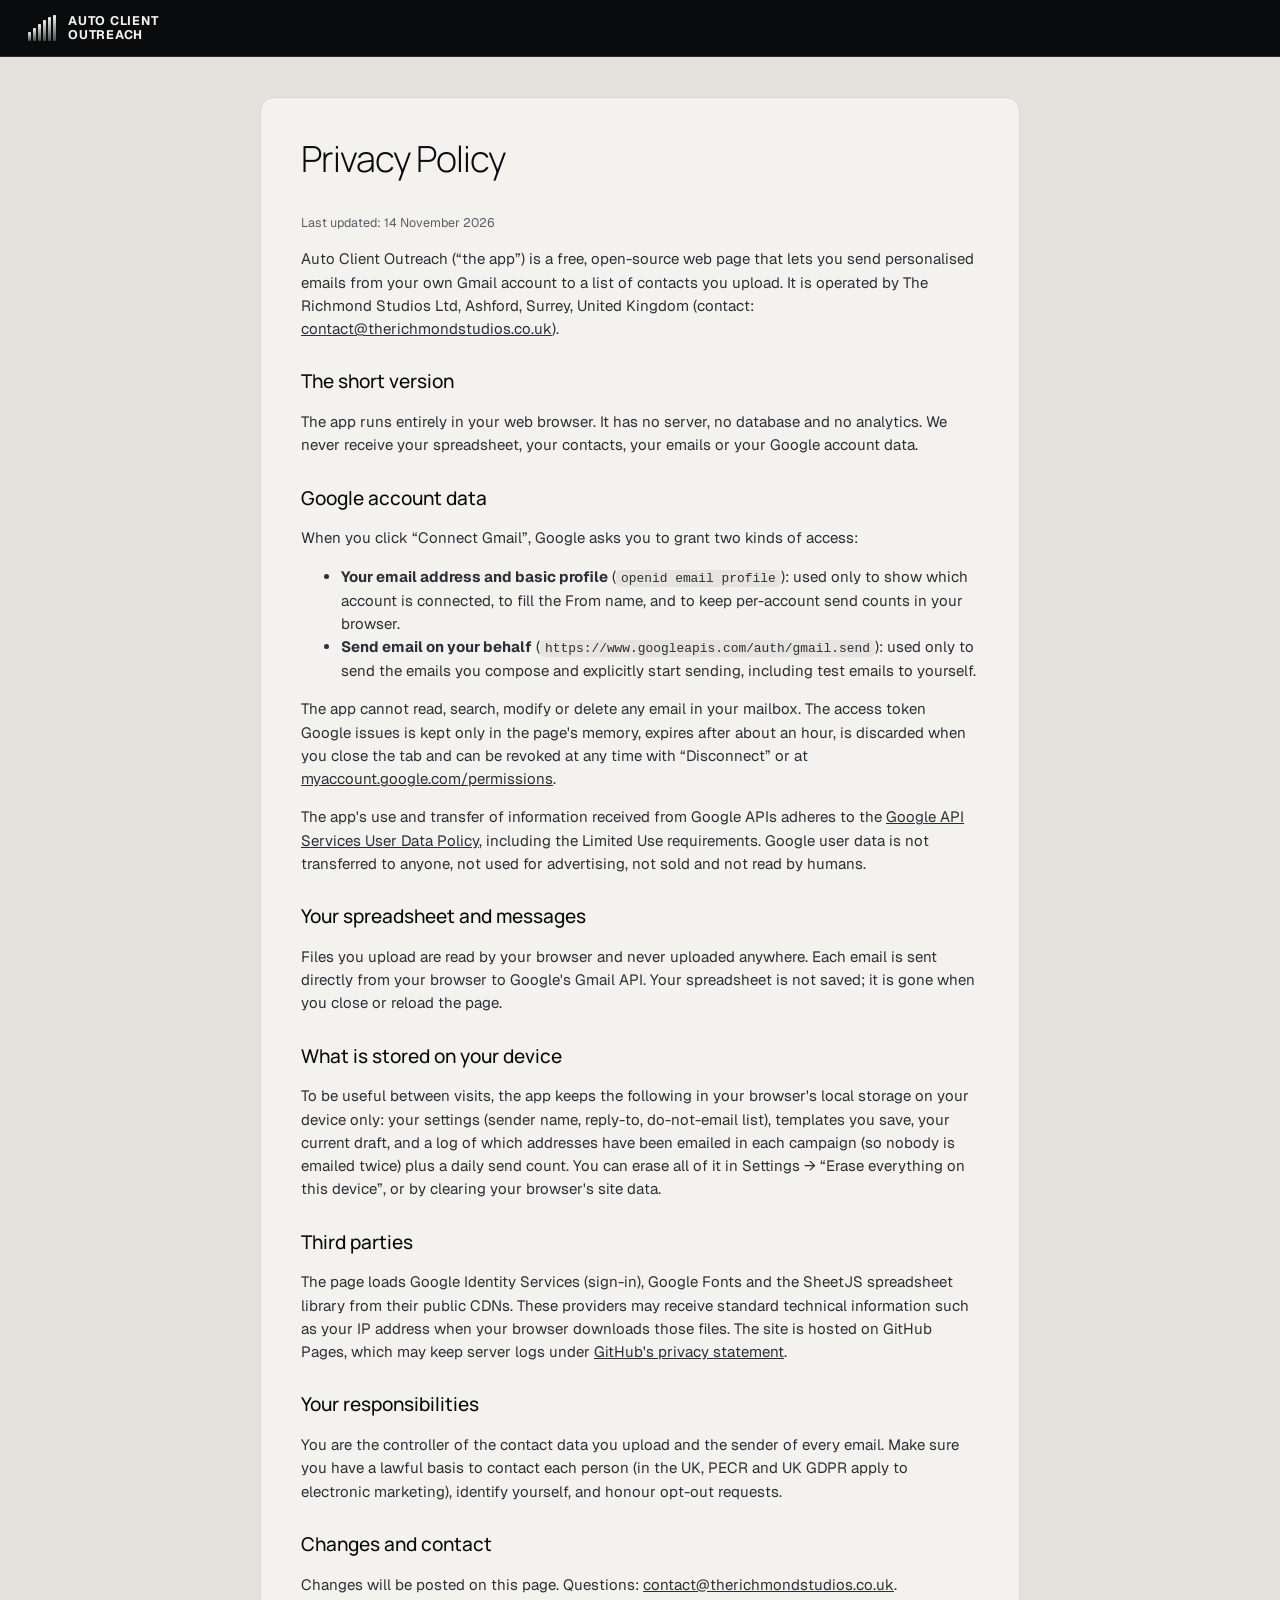
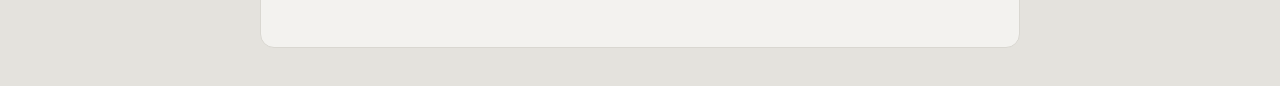
==== privacy.html @ d4a0adc5 "Auto Client Outreach: bulk personalised email from Gmail via GitHub Pages Upload Excel/CSV contacts," ====
<!DOCTYPE html>
<html lang="en">
<head>
<meta charset="utf-8"><meta name="viewport" content="width=device-width, initial-scale=1">
<title>Privacy Policy · Auto Client Outreach</title>
<link href="https://fonts.googleapis.com/css2?family=Geist:wght@400;500&family=Manrope:wght@300;500&display=swap" rel="stylesheet">
<link rel="stylesheet" href="assets/styles.css">
</head>
<body>
<header class="topbar"><a class="brand" href="./"><span class="bars" aria-hidden="true"><i></i><i></i><i></i><i></i><i></i><i></i></span><span>AUTO CLIENT<br>OUTREACH</span></a></header>
<article class="doc">
<h1>Privacy Policy</h1>
<p class="tiny">Last updated: 14 November 2026</p>

<p>Auto Client Outreach (“the app”) is a free, open-source web page that lets you send personalised emails from your own Gmail account to a list of contacts you upload. It is operated by The Richmond Studios Ltd, Ashford, Surrey, United Kingdom (contact: <a href="mailto:contact@therichmondstudios.co.uk">contact@therichmondstudios.co.uk</a>).</p>

<h2>The short version</h2>
<p>The app runs entirely in your web browser. It has no server, no database and no analytics. We never receive your spreadsheet, your contacts, your emails or your Google account data.</p>

<h2>Google account data</h2>
<p>When you click “Connect Gmail”, Google asks you to grant two kinds of access:</p>
<ul>
<li><b>Your email address and basic profile</b> (<code>openid email profile</code>): used only to show which account is connected, to fill the From name, and to keep per-account send counts in your browser.</li>
<li><b>Send email on your behalf</b> (<code>https://www.googleapis.com/auth/gmail.send</code>): used only to send the emails you compose and explicitly start sending, including test emails to yourself.</li>
</ul>
<p>The app cannot read, search, modify or delete any email in your mailbox. The access token Google issues is kept only in the page's memory, expires after about an hour, is discarded when you close the tab and can be revoked at any time with “Disconnect” or at <a href="https://myaccount.google.com/permissions">myaccount.google.com/permissions</a>.</p>
<p>The app's use and transfer of information received from Google APIs adheres to the <a href="https://developers.google.com/terms/api-services-user-data-policy">Google API Services User Data Policy</a>, including the Limited Use requirements. Google user data is not transferred to anyone, not used for advertising, not sold and not read by humans.</p>

<h2>Your spreadsheet and messages</h2>
<p>Files you upload are read by your browser and never uploaded anywhere. Each email is sent directly from your browser to Google's Gmail API. Your spreadsheet is not saved; it is gone when you close or reload the page.</p>

<h2>What is stored on your device</h2>
<p>To be useful between visits, the app keeps the following in your browser's local storage on your device only: your settings (sender name, reply-to, do-not-email list), templates you save, your current draft, and a log of which addresses have been emailed in each campaign (so nobody is emailed twice) plus a daily send count. You can erase all of it in Settings → “Erase everything on this device”, or by clearing your browser's site data.</p>

<h2>Third parties</h2>
<p>The page loads Google Identity Services (sign-in), Google Fonts and the SheetJS spreadsheet library from their public CDNs. These providers may receive standard technical information such as your IP address when your browser downloads those files. The site is hosted on GitHub Pages, which may keep server logs under <a href="https://docs.github.com/en/site-policy/privacy-policies/github-general-privacy-statement">GitHub's privacy statement</a>.</p>

<h2>Your responsibilities</h2>
<p>You are the controller of the contact data you upload and the sender of every email. Make sure you have a lawful basis to contact each person (in the UK, PECR and UK GDPR apply to electronic marketing), identify yourself, and honour opt-out requests.</p>

<h2>Changes and contact</h2>
<p>Changes will be posted on this page. Questions: <a href="mailto:contact@therichmondstudios.co.uk">contact@therichmondstudios.co.uk</a>.</p>
</article>
</body>
</html>
---- assets/styles.css ----
:root{
  --ink:#0A0B0D; --ink2:#121418; --line-dark:#262A31;
  --paper:#F3F2EF; --paper2:#E4E2DD; --line:#D9D7D1;
  --text:#2C2F35; --muted:#5A5E66; --soft:#A39E94;
  --gold:#EBC88F; --gold-d:#C9A467;
  --ok:#2E7D4F; --bad:#B3402F; --warn:#9A6B12;
  --sans:Geist,Inter,"Helvetica Neue",Helvetica,Arial,sans-serif;
  --display:Manrope,Inter,"Helvetica Neue",Helvetica,Arial,sans-serif;
  --mono:"Geist Mono","SF Mono",Menlo,Consolas,monospace;
  --r:14px;
}
*{box-sizing:border-box}
html,body{margin:0}
body{background:var(--paper2);color:var(--text);font:15px/1.55 var(--sans);-webkit-font-smoothing:antialiased}
a{color:inherit}
code{font-family:var(--mono);font-size:.86em;background:rgba(10,11,13,.06);padding:1px 5px;border-radius:5px}
.hidden{display:none!important}

/* top bar */
.topbar{position:sticky;top:0;z-index:20;display:flex;justify-content:space-between;align-items:center;padding:14px 28px;background:var(--ink);border-bottom:1px solid var(--line-dark)}
.brand{display:flex;align-items:center;gap:12px;text-decoration:none;color:var(--paper);font:700 12.5px/14px Montserrat,var(--sans);letter-spacing:.06em}
.bars{display:flex;align-items:flex-end;gap:2px;height:26px}
.bars i{display:block;width:3px;border-radius:1px;background:linear-gradient(var(--paper),#4B4C4C)}
.bars i:nth-child(1){height:9px}.bars i:nth-child(2){height:13px}.bars i:nth-child(3){height:17px}
.bars i:nth-child(4){height:21px}.bars i:nth-child(5){height:24px}.bars i:nth-child(6){height:26px}
.topbar-right{display:flex;gap:10px;align-items:center}
.pill{font:500 12px var(--mono);letter-spacing:.04em;padding:6px 12px;border-radius:999px;border:1px solid var(--line-dark)}
.pill-off{color:var(--soft)}
.pill-on{color:var(--ink);background:var(--gold);border-color:var(--gold)}

/* hero */
.hero{background:var(--ink);color:var(--paper);padding:56px max(28px,calc((100% - 1240px) / 2)) 64px}
.eyebrow{font:500 11px var(--mono);letter-spacing:.16em;text-transform:uppercase;color:var(--soft)}
.hero .eyebrow{color:var(--gold)}
.hero h1{font:300 clamp(30px,4.4vw,52px)/1.08 var(--display);letter-spacing:-.035em;margin-top:18px;margin-bottom:18px}
.hero h1 span{color:var(--soft);font-weight:200}
.hero p{max-width:720px;color:var(--soft);font-size:16px;margin-top:0}
.hero code{background:rgba(255,255,255,.08);color:var(--gold)}

/* layout */
.layout{max-width:1288px;margin:-28px auto 0;padding:0 24px 40px;display:grid;grid-template-columns:minmax(0,1fr) minmax(0,520px);gap:22px;align-items:start}
@media (max-width:1060px){.layout{grid-template-columns:1fr}.preview{position:static!important}}
.steps{display:flex;flex-direction:column;gap:18px;min-width:0}
.card{background:var(--paper);border-radius:var(--r);padding:26px 28px;border:1px solid var(--line);min-width:0}
.step-head{display:flex;align-items:baseline;gap:14px;margin-bottom:10px}
.step-head h2{font:500 22px var(--display);letter-spacing:-.02em;margin:0;color:var(--ink)}
.num{font:500 12px var(--mono);color:var(--gold-d)}
.status{margin-left:auto;font:500 11.5px var(--mono);letter-spacing:.06em;text-transform:uppercase;color:var(--muted)}
.status.ok{color:var(--ok)} .status.bad{color:var(--bad)}
.muted{color:var(--muted);margin-top:0}
.tiny{font-size:12.5px;color:var(--muted)}
.tiny.warn{color:var(--warn)}
h3{font:500 17px var(--display);color:var(--ink);margin:22px 0 8px}

/* controls */
.row{display:flex;flex-wrap:wrap;gap:10px;align-items:center;margin:12px 0}
.row.small{margin:8px 0}
.row.end{justify-content:flex-end}
.row.nowrap{flex-wrap:nowrap;margin:0}
.btn{font:500 14px var(--sans);border-radius:999px;padding:10px 18px;cursor:pointer;border:1px solid transparent;transition:.15s;display:inline-flex;align-items:center;gap:6px}
.btn:disabled{opacity:.45;cursor:not-allowed}
.btn-gold{background:var(--gold);color:var(--ink);font-weight:600}
.btn-gold:hover:not(:disabled){background:#F2D6A6}
.btn-ghost{background:transparent;border-color:var(--line);color:var(--ink)}
.btn-ghost:hover:not(:disabled){border-color:var(--ink)}
.btn-ghost-dark{background:transparent;border:1px solid var(--line-dark);color:var(--paper);font:500 13px var(--sans);border-radius:999px;padding:6px 14px;cursor:pointer}
.btn-ghost-dark:hover{border-color:var(--paper)}
.btn-sm{padding:6px 12px;font-size:13px}
.field{display:flex;flex-direction:column;gap:5px;margin:10px 0;min-width:0}
.field>span{font:500 11px var(--mono);letter-spacing:.08em;text-transform:uppercase;color:var(--muted)}
.field small{font-size:12px;color:var(--muted)}
input[type=text],input[type=email],input[type=search],input[type=number],select,textarea{
  font:14px var(--sans);color:var(--ink);background:#fff;border:1px solid var(--line);border-radius:10px;padding:9px 11px;width:100%;min-width:0}
input:focus,select:focus,textarea:focus{outline:2px solid var(--gold);outline-offset:0;border-color:var(--gold-d)}
textarea.code{font:12.5px/1.5 var(--mono);resize:vertical;white-space:pre;overflow:auto}
.inline{display:flex;align-items:center;gap:8px;color:var(--muted)}
.inline input{width:90px}
.grid2{display:grid;grid-template-columns:1fr 1fr;gap:0 16px}
.grid3{display:grid;grid-template-columns:1.3fr 1fr 1fr;gap:0 16px}
@media (max-width:640px){.grid2,.grid3{grid-template-columns:1fr}.card{padding:20px}}
.check{display:flex;gap:9px;align-items:flex-start;font-size:14px;margin:8px 0;cursor:pointer}
.check input{margin-top:4px;accent-color:var(--ink)}

.drop{display:flex;flex-direction:column;align-items:center;gap:4px;text-align:center;border:1.5px dashed #BDB9B0;border-radius:var(--r);padding:30px 16px;cursor:pointer;background:#fff;transition:.15s}
.drop strong{font:500 17px var(--display);color:var(--ink)}
.drop span{font-size:13px;color:var(--muted)}
.drop.over,.drop:hover{border-color:var(--ink);background:#FBFAF8}

.notice{background:#FFF6E3;border:1px solid #F0D9A8;color:#5B4413;border-radius:10px;padding:10px 13px;font-size:13.5px;margin:12px 0}
.notice.bad{background:#FBEAE7;border-color:#EDC2BA;color:#6E2418}

.stats{display:flex;flex-wrap:wrap;gap:8px;margin:12px 0}
.stat{font:500 12px var(--mono);padding:5px 10px;border-radius:999px;border:1px solid var(--line);background:#fff}
.stat b{color:var(--ink)}
.stat.ok b{color:var(--ok)} .stat.bad b{color:var(--bad)} .stat.warn b{color:var(--warn)}

.table-wrap{max-height:340px;overflow:auto;border:1px solid var(--line);border-radius:10px;background:#fff}
table.data{border-collapse:collapse;width:100%;font-size:13px}
table.data th,table.data td{padding:7px 10px;border-bottom:1px solid #EEECE7;text-align:left;white-space:nowrap;max-width:260px;overflow:hidden;text-overflow:ellipsis}
table.data th{position:sticky;top:0;background:#F8F7F4;font:500 11px var(--mono);letter-spacing:.06em;text-transform:uppercase;color:var(--muted);z-index:1}
table.data tr.sel td{background:#FFFBF2}
table.data tr.invalid td{color:#A7A39A}
table.data tr.current td{box-shadow:inset 3px 0 0 var(--gold-d)}
table.data tbody tr{cursor:pointer}
.badge{font:500 10.5px var(--mono);letter-spacing:.05em;padding:2px 7px;border-radius:999px;text-transform:uppercase;border:1px solid currentColor}
.b-ok{color:var(--ok)} .b-bad{color:var(--bad)} .b-warn{color:var(--warn)} .b-mute{color:var(--soft)}

.tags{display:flex;flex-wrap:wrap;gap:6px;margin:6px 0 12px}
.tag{font:500 12px var(--mono);border:1px solid var(--line);background:#fff;border-radius:999px;padding:3px 10px;cursor:pointer}
.tag:hover{border-color:var(--ink)}
.tag.var{border-style:dashed}
.tags .label{font:500 11px var(--mono);letter-spacing:.08em;text-transform:uppercase;color:var(--muted);align-self:center;margin-right:4px}

.tabs{display:flex;gap:4px;border-bottom:1px solid var(--line);margin-top:6px}
.tab{background:none;border:0;padding:9px 14px;font:500 13.5px var(--sans);color:var(--muted);cursor:pointer;border-bottom:2px solid transparent;margin-bottom:-1px}
.tab.active{color:var(--ink);border-bottom-color:var(--ink)}
.tabpanel{padding-top:12px}
.var-row{display:grid;grid-template-columns:180px 1fr 34px;gap:8px;margin-bottom:8px}
.var-row textarea{font:12.5px/1.45 var(--mono);min-height:38px;resize:vertical}
.var-row button{border:1px solid var(--line);background:#fff;border-radius:8px;cursor:pointer;color:var(--muted)}
@media (max-width:640px){.var-row{grid-template-columns:1fr 34px}.var-row textarea{grid-column:1/-1}}

.help{margin-top:14px;font-size:13.5px}
.help summary,dialog summary{cursor:pointer;font-weight:500;color:var(--ink)}
.help ul{padding-left:18px;color:var(--muted)}

.summary{background:var(--ink);color:var(--paper);border-radius:12px;padding:16px 18px;margin:14px 0;font-size:14px}
.summary b{color:var(--gold);font-weight:500}
.summary .big{font:300 28px var(--display);letter-spacing:-.02em;color:var(--paper)}
.progress{height:6px;background:#E4E2DD;border-radius:999px;overflow:hidden;margin:10px 0 6px}
.progress .bar{height:100%;width:0;background:var(--ink);transition:width .3s}

/* preview */
.preview{position:sticky;top:72px;background:var(--ink);border-radius:var(--r);padding:18px;color:var(--paper);min-width:0}
.preview-head{display:flex;justify-content:space-between;align-items:flex-start;gap:10px;margin-bottom:12px}
.preview .btn-ghost{color:var(--paper);border-color:var(--line-dark)}
.preview .btn-ghost:hover{border-color:var(--paper)}
.who{font:400 14px var(--sans);color:var(--soft);margin-top:6px}
.mailhead{background:var(--ink2);border:1px solid var(--line-dark);border-radius:10px;padding:10px 12px;font-size:13px;margin-bottom:10px}
.mailhead div{display:flex;gap:10px;padding:2px 0;min-width:0}
.mailhead span{font:500 11px var(--mono);color:var(--soft);width:62px;flex:none;padding-top:2px;text-transform:uppercase;letter-spacing:.06em}
.mailhead b{font-weight:500;overflow:hidden;text-overflow:ellipsis;white-space:nowrap}
#previewFrame{width:100%;height:calc(100vh - 290px);min-height:480px;border:0;border-radius:10px;background:#fff}
#previewText{white-space:pre-wrap;background:#fff;color:#222;border-radius:10px;padding:18px;font:14px/1.6 var(--sans);height:calc(100vh - 290px);min-height:480px;overflow:auto;margin:0}

/* dialogs */
dialog{border:0;border-radius:18px;padding:0;max-width:560px;width:calc(100% - 32px);background:var(--paper);color:var(--text);box-shadow:0 30px 80px rgba(0,0,0,.35)}
dialog::backdrop{background:rgba(10,11,13,.6)}
.dialog-body{padding:26px 28px;max-height:86vh;overflow:auto}
.dialog-body h2{font:400 24px var(--display);letter-spacing:-.02em;margin:0 0 10px;color:var(--ink)}
dialog details{margin:12px 0}

.toast{position:fixed;left:50%;bottom:24px;transform:translateX(-50%) translateY(20px);background:var(--ink);color:var(--paper);padding:11px 18px;border-radius:999px;font-size:14px;opacity:0;pointer-events:none;transition:.25s;z-index:50;max-width:90vw}
.toast.show{opacity:1;transform:translateX(-50%) translateY(0)}
.toast.bad{background:var(--bad)}

.foot{background:var(--ink);color:var(--soft);padding:30px 28px;font-size:13px;display:grid;gap:6px;text-align:center}
.foot>div:first-child{font:700 11.5px Montserrat,var(--sans);letter-spacing:.06em;color:var(--paper)}
.foot p{max-width:680px;margin:6px auto 0;font-size:12px}

/* legal pages */
.doc{max-width:760px;margin:40px auto;background:var(--paper);border-radius:var(--r);padding:36px 40px;border:1px solid var(--line)}
.doc h1{font:300 36px var(--display);letter-spacing:-.03em;color:var(--ink);margin-top:0}
.doc h2{font:500 19px var(--display);color:var(--ink);margin-top:28px}
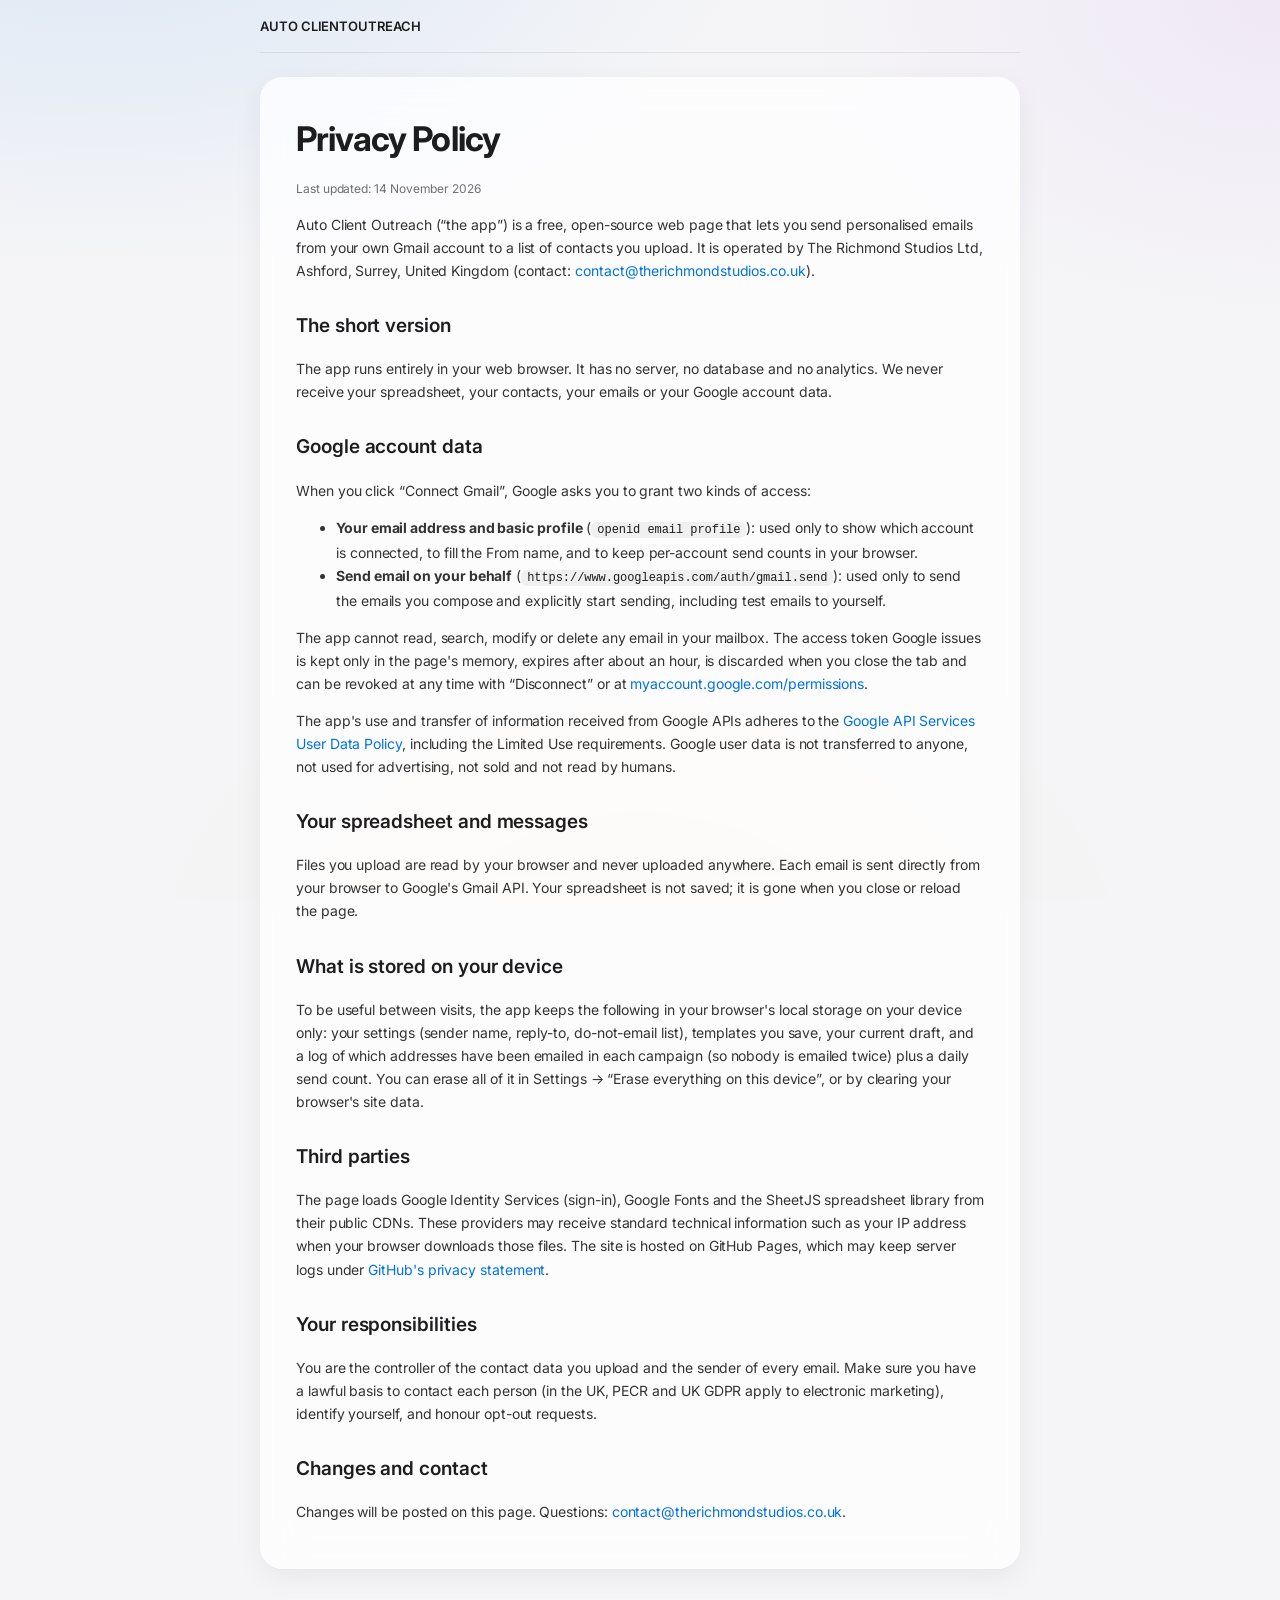
==== commit 807b5c51: "Light Apple-style theme with subtle frosted glass" ====
--- a/privacy.html
+++ b/privacy.html
@@ -3,7 +3,7 @@
 <head>
 <meta charset="utf-8"><meta name="viewport" content="width=device-width, initial-scale=1">
 <title>Privacy Policy · Auto Client Outreach</title>
-<link href="https://fonts.googleapis.com/css2?family=Geist:wght@400;500&family=Manrope:wght@300;500&display=swap" rel="stylesheet">
+<link href="https://fonts.googleapis.com/css2?family=Inter:wght@400;500;600;700&display=swap" rel="stylesheet">
 <link rel="stylesheet" href="assets/styles.css">
 </head>
 <body>
--- a/assets/styles.css
+++ b/assets/styles.css
@@ -1,164 +1,186 @@
+/* Light, Apple-style interface with a subtle frosted-glass finish. */
 :root{
-  --ink:#0A0B0D; --ink2:#121418; --line-dark:#262A31;
-  --paper:#F3F2EF; --paper2:#E4E2DD; --line:#D9D7D1;
-  --text:#2C2F35; --muted:#5A5E66; --soft:#A39E94;
-  --gold:#EBC88F; --gold-d:#C9A467;
-  --ok:#2E7D4F; --bad:#B3402F; --warn:#9A6B12;
-  --sans:Geist,Inter,"Helvetica Neue",Helvetica,Arial,sans-serif;
-  --display:Manrope,Inter,"Helvetica Neue",Helvetica,Arial,sans-serif;
-  --mono:"Geist Mono","SF Mono",Menlo,Consolas,monospace;
-  --r:14px;
+  color-scheme:light;
+  --bg:#F5F5F7;
+  --glass:rgba(255,255,255,.72); --glass-strong:rgba(255,255,255,.86);
+  --stroke:rgba(0,0,0,.08); --stroke2:rgba(0,0,0,.16);
+  --fg:#1D1D1F; --mute:#6E6E73; --soft:#86868B;
+  --accent:#0071E3; --accent-h:#0077ED; --accent-soft:rgba(0,113,227,.10);
+  --ok:#1E8E3E; --ok-soft:rgba(52,199,89,.14);
+  --bad:#D70015; --bad-soft:rgba(255,59,48,.10);
+  --warn:#B25000; --warn-soft:rgba(255,149,0,.13);
+  --field:rgba(255,255,255,.9);
+  --shadow:0 1px 1px rgba(0,0,0,.03),0 8px 30px rgba(0,0,0,.06);
+  --blur:saturate(180%) blur(20px);
+  --display:-apple-system,BlinkMacSystemFont,"SF Pro Display","Inter","Helvetica Neue",Arial,sans-serif;
+  --body:-apple-system,BlinkMacSystemFont,"SF Pro Text","Inter","Helvetica Neue",Arial,sans-serif;
+  --mono:"SF Mono",ui-monospace,Menlo,Consolas,monospace;
 }
 *{box-sizing:border-box}
-html,body{margin:0}
-body{background:var(--paper2);color:var(--text);font:15px/1.55 var(--sans);-webkit-font-smoothing:antialiased}
-a{color:inherit}
-code{font-family:var(--mono);font-size:.86em;background:rgba(10,11,13,.06);padding:1px 5px;border-radius:5px}
-.hidden{display:none!important}
+html,body{min-height:100%;margin:0}
+body{
+  color:var(--fg);font-family:var(--body);font-size:14px;letter-spacing:-.005em;-webkit-font-smoothing:antialiased;
+  padding-left:max(16px,env(safe-area-inset-left,0px));padding-right:max(16px,env(safe-area-inset-right,0px));
+  background:
+    radial-gradient(1100px 600px at 8% -10%,rgba(0,113,227,.10),transparent 60%),
+    radial-gradient(900px 600px at 100% 0%,rgba(175,82,222,.08),transparent 55%),
+    radial-gradient(900px 700px at 50% 110%,rgba(255,149,0,.06),transparent 60%),
+    var(--bg);
+  background-attachment:fixed;
+}
+[hidden]{display:none!important}
+a{color:var(--accent);text-decoration:none}
+a:hover{text-decoration:underline}
+code{font-family:var(--mono);font-size:.86em;background:rgba(0,0,0,.05);padding:1px 6px;border-radius:6px;color:var(--fg)}
+.wrap{max-width:1280px;margin:0 auto;padding-block:28px 32px;display:grid;gap:16px}
 
-/* top bar */
-.topbar{position:sticky;top:0;z-index:20;display:flex;justify-content:space-between;align-items:center;padding:14px 28px;background:var(--ink);border-bottom:1px solid var(--line-dark)}
-.brand{display:flex;align-items:center;gap:12px;text-decoration:none;color:var(--paper);font:700 12.5px/14px Montserrat,var(--sans);letter-spacing:.06em}
-.bars{display:flex;align-items:flex-end;gap:2px;height:26px}
-.bars i{display:block;width:3px;border-radius:1px;background:linear-gradient(var(--paper),#4B4C4C)}
-.bars i:nth-child(1){height:9px}.bars i:nth-child(2){height:13px}.bars i:nth-child(3){height:17px}
-.bars i:nth-child(4){height:21px}.bars i:nth-child(5){height:24px}.bars i:nth-child(6){height:26px}
-.topbar-right{display:flex;gap:10px;align-items:center}
-.pill{font:500 12px var(--mono);letter-spacing:.04em;padding:6px 12px;border-radius:999px;border:1px solid var(--line-dark)}
-.pill-off{color:var(--soft)}
-.pill-on{color:var(--ink);background:var(--gold);border-color:var(--gold)}
+/* header */
+header{display:flex;flex-wrap:wrap;gap:12px 20px;align-items:end;justify-content:space-between}
+.eyebrow{font-size:12px;font-weight:600;letter-spacing:.02em;color:var(--soft)}
+h1{font-family:var(--display);font-weight:700;font-size:40px;letter-spacing:-.025em;margin:2px 0 6px}
+.sub{color:var(--mute);margin:0;max-width:66ch;line-height:1.5;font-size:15px}
+.sub b{color:var(--fg);font-weight:600}
+.listpick{display:flex;gap:10px;align-items:center;margin:6px 0 10px;flex-wrap:wrap}
+.listpick select{width:auto;font-size:15px;font-weight:600;max-width:320px}
+.account{display:flex;gap:8px;align-items:center;flex-wrap:wrap}
 
-/* hero */
-.hero{background:var(--ink);color:var(--paper);padding:56px max(28px,calc((100% - 1240px) / 2)) 64px}
-.eyebrow{font:500 11px var(--mono);letter-spacing:.16em;text-transform:uppercase;color:var(--soft)}
-.hero .eyebrow{color:var(--gold)}
-.hero h1{font:300 clamp(30px,4.4vw,52px)/1.08 var(--display);letter-spacing:-.035em;margin-top:18px;margin-bottom:18px}
-.hero h1 span{color:var(--soft);font-weight:200}
-.hero p{max-width:720px;color:var(--soft);font-size:16px;margin-top:0}
-.hero code{background:rgba(255,255,255,.08);color:var(--gold)}
-
-/* layout */
-.layout{max-width:1288px;margin:-28px auto 0;padding:0 24px 40px;display:grid;grid-template-columns:minmax(0,1fr) minmax(0,520px);gap:22px;align-items:start}
-@media (max-width:1060px){.layout{grid-template-columns:1fr}.preview{position:static!important}}
-.steps{display:flex;flex-direction:column;gap:18px;min-width:0}
-.card{background:var(--paper);border-radius:var(--r);padding:26px 28px;border:1px solid var(--line);min-width:0}
-.step-head{display:flex;align-items:baseline;gap:14px;margin-bottom:10px}
-.step-head h2{font:500 22px var(--display);letter-spacing:-.02em;margin:0;color:var(--ink)}
-.num{font:500 12px var(--mono);color:var(--gold-d)}
-.status{margin-left:auto;font:500 11.5px var(--mono);letter-spacing:.06em;text-transform:uppercase;color:var(--muted)}
-.status.ok{color:var(--ok)} .status.bad{color:var(--bad)}
-.muted{color:var(--muted);margin-top:0}
-.tiny{font-size:12.5px;color:var(--muted)}
-.tiny.warn{color:var(--warn)}
-h3{font:500 17px var(--display);color:var(--ink);margin:22px 0 8px}
+/* glass panels */
+.bar,.list,.preview,dialog,.colpop{
+  background:var(--glass);
+  -webkit-backdrop-filter:var(--blur);backdrop-filter:var(--blur);
+  border:1px solid rgba(255,255,255,.7);
+  box-shadow:var(--shadow),inset 0 0 0 .5px var(--stroke);
+}
+.bar{display:flex;flex-wrap:wrap;gap:10px;align-items:center;padding:12px 14px;border-radius:18px}
+.bar.block{display:block}
+.bar summary{cursor:pointer;font-weight:600}
+.bar summary a{font-weight:400}
+.bar .stat{font-size:13px;color:var(--mute);font-variant-numeric:tabular-nums}
+.bar .stat b{color:var(--fg);font-weight:600}
+.bar .sp{flex:1}
+.confirm{box-shadow:var(--shadow),inset 0 0 0 1.5px var(--accent)}
+.confirm span{flex:1;min-width:0;line-height:1.5}
 
 /* controls */
-.row{display:flex;flex-wrap:wrap;gap:10px;align-items:center;margin:12px 0}
-.row.small{margin:8px 0}
-.row.end{justify-content:flex-end}
-.row.nowrap{flex-wrap:nowrap;margin:0}
-.btn{font:500 14px var(--sans);border-radius:999px;padding:10px 18px;cursor:pointer;border:1px solid transparent;transition:.15s;display:inline-flex;align-items:center;gap:6px}
-.btn:disabled{opacity:.45;cursor:not-allowed}
-.btn-gold{background:var(--gold);color:var(--ink);font-weight:600}
-.btn-gold:hover:not(:disabled){background:#F2D6A6}
-.btn-ghost{background:transparent;border-color:var(--line);color:var(--ink)}
-.btn-ghost:hover:not(:disabled){border-color:var(--ink)}
-.btn-ghost-dark{background:transparent;border:1px solid var(--line-dark);color:var(--paper);font:500 13px var(--sans);border-radius:999px;padding:6px 14px;cursor:pointer}
-.btn-ghost-dark:hover{border-color:var(--paper)}
-.btn-sm{padding:6px 12px;font-size:13px}
+button,input,select,textarea{font:inherit;color:inherit}
+.btn{border:0;background:rgba(0,0,0,.05);border-radius:999px;padding:8px 15px;cursor:pointer;font-weight:500;font-size:13px;color:var(--fg);display:inline-flex;align-items:center;gap:6px;white-space:nowrap;text-decoration:none;transition:background .15s,transform .1s}
+.btn:hover{background:rgba(0,0,0,.08);text-decoration:none}
+.btn:active{transform:scale(.98)}
+.btn.primary{background:var(--accent);color:#fff}
+.btn.primary:hover{background:var(--accent-h)}
+.btn:disabled{opacity:.4;cursor:default;transform:none}
+.btn.sm{padding:5px 12px;font-size:12.5px}
+:focus-visible{outline:3px solid rgba(0,113,227,.35);outline-offset:1px}
+.btnrow{display:flex;gap:8px;flex-wrap:wrap;align-items:center;margin-top:10px}
+.btnrow.tight{margin:0}
+.btnrow.end{justify-content:flex-end;margin-top:18px}
+
+.in{width:100%;background:var(--field);border:1px solid var(--stroke);border-radius:10px;padding:8px 11px;min-width:0;transition:border-color .15s,box-shadow .15s}
+.in.auto{width:auto}
+.in:focus{border-color:var(--accent);box-shadow:0 0 0 3px var(--accent-soft);outline:none}
+.in:disabled{opacity:.55}
+select.in{appearance:none;-webkit-appearance:none;padding-right:30px;background-image:url("data:image/svg+xml,%3Csvg xmlns='http://www.w3.org/2000/svg' width='10' height='6'%3E%3Cpath d='M1 1l4 4 4-4' fill='none' stroke='%236E6E73' stroke-width='1.5' stroke-linecap='round'/%3E%3C/svg%3E");background-repeat:no-repeat;background-position:right 11px center}
+textarea.in{resize:vertical;line-height:1.45}
+textarea.code{font:12.5px/1.5 var(--mono);white-space:pre;overflow:auto}
+
+.pill{font-size:11px;font-weight:600;padding:3px 9px;border-radius:999px;background:rgba(0,0,0,.05);color:var(--mute);white-space:nowrap}
+.pill.done{color:var(--ok);background:var(--ok-soft)}
+.pill.err{color:var(--bad);background:var(--bad-soft)}
+.pill.busy{color:var(--warn);background:var(--warn-soft)}
+#accountPill{font-size:12px;padding:6px 12px}
+
+/* template editor */
+.tplgrid{display:grid;grid-template-columns:1fr 1fr;gap:0 14px;margin-top:10px}
 .field{display:flex;flex-direction:column;gap:5px;margin:10px 0;min-width:0}
-.field>span{font:500 11px var(--mono);letter-spacing:.08em;text-transform:uppercase;color:var(--muted)}
-.field small{font-size:12px;color:var(--muted)}
-input[type=text],input[type=email],input[type=search],input[type=number],select,textarea{
-  font:14px var(--sans);color:var(--ink);background:#fff;border:1px solid var(--line);border-radius:10px;padding:9px 11px;width:100%;min-width:0}
-input:focus,select:focus,textarea:focus{outline:2px solid var(--gold);outline-offset:0;border-color:var(--gold-d)}
-textarea.code{font:12.5px/1.5 var(--mono);resize:vertical;white-space:pre;overflow:auto}
-.inline{display:flex;align-items:center;gap:8px;color:var(--muted)}
-.inline input{width:90px}
-.grid2{display:grid;grid-template-columns:1fr 1fr;gap:0 16px}
-.grid3{display:grid;grid-template-columns:1.3fr 1fr 1fr;gap:0 16px}
-@media (max-width:640px){.grid2,.grid3{grid-template-columns:1fr}.card{padding:20px}}
-.check{display:flex;gap:9px;align-items:flex-start;font-size:14px;margin:8px 0;cursor:pointer}
-.check input{margin-top:4px;accent-color:var(--ink)}
+.field>span{font-size:12px;font-weight:600;color:var(--mute)}
+.field>span i{font-style:normal;font-weight:400}
+.field small{font-size:12px;color:var(--mute);line-height:1.45}
+.inline{display:flex;align-items:center;gap:8px;color:var(--mute);font-weight:400!important}
+.inline input{width:84px}
+.tags{display:flex;flex-wrap:wrap;gap:6px;margin:4px 0 10px}
+.tags .label{font-size:11px;font-weight:600;color:var(--soft);align-self:center;margin:0 2px 0 8px}
+.tags .label:first-child{margin-left:0}
+.tag{font-family:var(--mono);font-size:11.5px;border:1px solid var(--stroke);background:var(--glass-strong);color:var(--fg);border-radius:999px;padding:3px 10px;cursor:pointer}
+.tag:hover{border-color:var(--accent);color:var(--accent)}
+.tag.var{border-style:dashed}
+.tabs{display:inline-flex;gap:2px;padding:3px;background:rgba(0,0,0,.05);border-radius:10px}
+.tab{background:none;border:0;padding:6px 14px;font-weight:500;font-size:13px;color:var(--mute);cursor:pointer;border-radius:8px}
+.tab.active{color:var(--fg);background:#fff;box-shadow:0 1px 3px rgba(0,0,0,.1)}
+.tabpanel{padding-top:10px}
+.var-row{display:grid;grid-template-columns:170px 1fr 32px;gap:8px;margin-bottom:8px}
+.var-row textarea{font:12.5px/1.45 var(--mono);min-height:38px}
+.var-row button{border:0;background:rgba(0,0,0,.05);border-radius:8px;cursor:pointer;color:var(--mute);font-size:16px}
+.var-row button:hover{background:var(--bad-soft);color:var(--bad)}
+.help{margin-top:12px}
+.help summary{font-weight:600;font-size:13px}
+.help ul{padding-left:18px;margin:8px 0 0}
+.help li{margin:4px 0}
 
-.drop{display:flex;flex-direction:column;align-items:center;gap:4px;text-align:center;border:1.5px dashed #BDB9B0;border-radius:var(--r);padding:30px 16px;cursor:pointer;background:#fff;transition:.15s}
-.drop strong{font:500 17px var(--display);color:var(--ink)}
-.drop span{font-size:13px;color:var(--muted)}
-.drop.over,.drop:hover{border-color:var(--ink);background:#FBFAF8}
+/* main split */
+.main{display:grid;grid-template-columns:minmax(0,380px) minmax(0,1fr);gap:16px;min-height:0}
+.list{border-radius:20px;display:flex;flex-direction:column;min-height:0;max-height:calc(100vh - 150px);overflow:hidden}
+.list .tools{display:flex;gap:8px;padding:12px;border-bottom:1px solid var(--stroke);align-items:center}
+.cols{position:relative}
+.cols summary{list-style:none}
+.cols summary::-webkit-details-marker{display:none}
+.colpop{position:absolute;right:0;top:calc(100% + 6px);z-index:5;width:280px;border-radius:14px;padding:4px 12px;background:var(--glass-strong)}
+#rows{overflow-y:auto;padding:6px;display:grid;gap:2px;align-content:start}
+.row{display:grid;grid-template-columns:20px 1fr auto;gap:10px;align-items:center;padding:9px 11px;border-radius:12px;cursor:pointer;transition:background .12s}
+.row:hover{background:rgba(0,0,0,.035)}
+.row[aria-current="true"]{background:var(--accent-soft)}
+.row input{accent-color:var(--accent);margin:0;width:16px;height:16px}
+.row b{display:block;font-weight:600;font-size:13.5px;white-space:nowrap;overflow:hidden;text-overflow:ellipsis}
+.row small{display:block;color:var(--mute);font-size:12px;white-space:nowrap;overflow:hidden;text-overflow:ellipsis}
+.drop{display:flex;flex-direction:column;gap:6px;align-items:center;text-align:center;margin:6px;padding:44px 16px;border:1.5px dashed var(--stroke2);border-radius:14px;cursor:pointer;color:var(--mute);font-size:12.5px;line-height:1.5;transition:.15s}
+.drop strong{font-family:var(--display);font-weight:600;font-size:16px;color:var(--fg)}
+.drop:hover,.list.over .drop{border-color:var(--accent);background:var(--accent-soft)}
+.list.over{box-shadow:var(--shadow),inset 0 0 0 2px var(--accent)}
 
-.notice{background:#FFF6E3;border:1px solid #F0D9A8;color:#5B4413;border-radius:10px;padding:10px 13px;font-size:13.5px;margin:12px 0}
-.notice.bad{background:#FBEAE7;border-color:#EDC2BA;color:#6E2418}
+.preview{border-radius:20px;display:flex;flex-direction:column;min-width:0;min-height:0;max-height:calc(100vh - 150px);overflow:hidden}
+.ph{padding:14px 16px;border-bottom:1px solid var(--stroke);display:grid;gap:8px}
+.meta{display:grid;grid-template-columns:64px 1fr;gap:6px 10px;align-items:center;font-size:13.5px}
+.meta span{color:var(--soft);font-size:12px;font-weight:600}
+.subj{font-weight:600}
+.phrow{display:flex;justify-content:space-between;gap:8px;align-items:center;flex-wrap:wrap}
+.phrow.wrapline{justify-content:flex-start}
+.frame{flex:1;min-height:420px;background:#EDEDF0;overflow:hidden}
+.frame iframe{width:100%;height:100%;border:0;display:block;min-height:420px}
 
-.stats{display:flex;flex-wrap:wrap;gap:8px;margin:12px 0}
-.stat{font:500 12px var(--mono);padding:5px 10px;border-radius:999px;border:1px solid var(--line);background:#fff}
-.stat b{color:var(--ink)}
-.stat.ok b{color:var(--ok)} .stat.bad b{color:var(--bad)} .stat.warn b{color:var(--warn)}
+.note{color:var(--mute);font-size:12.5px;line-height:1.5;margin:0}
+.bar .note{margin:8px 0}
+.err{color:var(--bad)}
+.ok{color:var(--ok)}
+.warn{color:var(--warn)}
+.progress{height:4px;background:rgba(0,0,0,.06);border-radius:999px;overflow:hidden;margin-top:-8px}
+.pbar{height:100%;width:0;background:var(--accent);transition:width .3s}
+.sentlist{display:grid;gap:2px;margin-top:8px}
+.sentlist .row{cursor:default;grid-template-columns:1fr auto}
 
-.table-wrap{max-height:340px;overflow:auto;border:1px solid var(--line);border-radius:10px;background:#fff}
-table.data{border-collapse:collapse;width:100%;font-size:13px}
-table.data th,table.data td{padding:7px 10px;border-bottom:1px solid #EEECE7;text-align:left;white-space:nowrap;max-width:260px;overflow:hidden;text-overflow:ellipsis}
-table.data th{position:sticky;top:0;background:#F8F7F4;font:500 11px var(--mono);letter-spacing:.06em;text-transform:uppercase;color:var(--muted);z-index:1}
-table.data tr.sel td{background:#FFFBF2}
-table.data tr.invalid td{color:#A7A39A}
-table.data tr.current td{box-shadow:inset 3px 0 0 var(--gold-d)}
-table.data tbody tr{cursor:pointer}
-.badge{font:500 10.5px var(--mono);letter-spacing:.05em;padding:2px 7px;border-radius:999px;text-transform:uppercase;border:1px solid currentColor}
-.b-ok{color:var(--ok)} .b-bad{color:var(--bad)} .b-warn{color:var(--warn)} .b-mute{color:var(--soft)}
+dialog{border-radius:22px;padding:0;max-width:560px;width:calc(100% - 32px);color:var(--fg);background:var(--glass-strong);box-shadow:0 30px 80px rgba(0,0,0,.18),inset 0 0 0 .5px var(--stroke)}
+dialog::backdrop{background:rgba(0,0,0,.18);-webkit-backdrop-filter:blur(6px);backdrop-filter:blur(6px)}
+.dialog-body{padding:24px 26px;max-height:88vh;overflow:auto}
+.dialog-body h2{font-family:var(--display);font-weight:700;font-size:24px;letter-spacing:-.02em;margin:0 0 8px}
+dialog details{margin:12px 0}
+dialog summary{cursor:pointer;font-weight:600}
+.check{display:flex;gap:9px;align-items:flex-start;font-size:13.5px;margin:10px 0;cursor:pointer}
+.check input{margin-top:3px;accent-color:var(--accent)}
 
-.tags{display:flex;flex-wrap:wrap;gap:6px;margin:6px 0 12px}
-.tag{font:500 12px var(--mono);border:1px solid var(--line);background:#fff;border-radius:999px;padding:3px 10px;cursor:pointer}
-.tag:hover{border-color:var(--ink)}
-.tag.var{border-style:dashed}
-.tags .label{font:500 11px var(--mono);letter-spacing:.08em;text-transform:uppercase;color:var(--muted);align-self:center;margin-right:4px}
+.foot{text-align:center;color:var(--soft);font-size:12px;padding-top:8px}
+.foot a{color:var(--mute)}
+.foot p{max-width:640px;margin:6px auto 0;line-height:1.5}
 
-.tabs{display:flex;gap:4px;border-bottom:1px solid var(--line);margin-top:6px}
-.tab{background:none;border:0;padding:9px 14px;font:500 13.5px var(--sans);color:var(--muted);cursor:pointer;border-bottom:2px solid transparent;margin-bottom:-1px}
-.tab.active{color:var(--ink);border-bottom-color:var(--ink)}
-.tabpanel{padding-top:12px}
-.var-row{display:grid;grid-template-columns:180px 1fr 34px;gap:8px;margin-bottom:8px}
-.var-row textarea{font:12.5px/1.45 var(--mono);min-height:38px;resize:vertical}
-.var-row button{border:1px solid var(--line);background:#fff;border-radius:8px;cursor:pointer;color:var(--muted)}
-@media (max-width:640px){.var-row{grid-template-columns:1fr 34px}.var-row textarea{grid-column:1/-1}}
-
-.help{margin-top:14px;font-size:13.5px}
-.help summary,dialog summary{cursor:pointer;font-weight:500;color:var(--ink)}
-.help ul{padding-left:18px;color:var(--muted)}
-
-.summary{background:var(--ink);color:var(--paper);border-radius:12px;padding:16px 18px;margin:14px 0;font-size:14px}
-.summary b{color:var(--gold);font-weight:500}
-.summary .big{font:300 28px var(--display);letter-spacing:-.02em;color:var(--paper)}
-.progress{height:6px;background:#E4E2DD;border-radius:999px;overflow:hidden;margin:10px 0 6px}
-.progress .bar{height:100%;width:0;background:var(--ink);transition:width .3s}
-
-/* preview */
-.preview{position:sticky;top:72px;background:var(--ink);border-radius:var(--r);padding:18px;color:var(--paper);min-width:0}
-.preview-head{display:flex;justify-content:space-between;align-items:flex-start;gap:10px;margin-bottom:12px}
-.preview .btn-ghost{color:var(--paper);border-color:var(--line-dark)}
-.preview .btn-ghost:hover{border-color:var(--paper)}
-.who{font:400 14px var(--sans);color:var(--soft);margin-top:6px}
-.mailhead{background:var(--ink2);border:1px solid var(--line-dark);border-radius:10px;padding:10px 12px;font-size:13px;margin-bottom:10px}
-.mailhead div{display:flex;gap:10px;padding:2px 0;min-width:0}
-.mailhead span{font:500 11px var(--mono);color:var(--soft);width:62px;flex:none;padding-top:2px;text-transform:uppercase;letter-spacing:.06em}
-.mailhead b{font-weight:500;overflow:hidden;text-overflow:ellipsis;white-space:nowrap}
-#previewFrame{width:100%;height:calc(100vh - 290px);min-height:480px;border:0;border-radius:10px;background:#fff}
-#previewText{white-space:pre-wrap;background:#fff;color:#222;border-radius:10px;padding:18px;font:14px/1.6 var(--sans);height:calc(100vh - 290px);min-height:480px;overflow:auto;margin:0}
-
-/* dialogs */
-dialog{border:0;border-radius:18px;padding:0;max-width:560px;width:calc(100% - 32px);background:var(--paper);color:var(--text);box-shadow:0 30px 80px rgba(0,0,0,.35)}
-dialog::backdrop{background:rgba(10,11,13,.6)}
-.dialog-body{padding:26px 28px;max-height:86vh;overflow:auto}
-.dialog-body h2{font:400 24px var(--display);letter-spacing:-.02em;margin:0 0 10px;color:var(--ink)}
-dialog details{margin:12px 0}
-
-.toast{position:fixed;left:50%;bottom:24px;transform:translateX(-50%) translateY(20px);background:var(--ink);color:var(--paper);padding:11px 18px;border-radius:999px;font-size:14px;opacity:0;pointer-events:none;transition:.25s;z-index:50;max-width:90vw}
-.toast.show{opacity:1;transform:translateX(-50%) translateY(0)}
-.toast.bad{background:var(--bad)}
-
-.foot{background:var(--ink);color:var(--soft);padding:30px 28px;font-size:13px;display:grid;gap:6px;text-align:center}
-.foot>div:first-child{font:700 11.5px Montserrat,var(--sans);letter-spacing:.06em;color:var(--paper)}
-.foot p{max-width:680px;margin:6px auto 0;font-size:12px}
+@supports not ((backdrop-filter:blur(1px)) or (-webkit-backdrop-filter:blur(1px))){
+  .bar,.list,.preview,dialog,.colpop{background:#fff}
+}
+@media (max-width:860px){ h1{font-size:32px} .main{grid-template-columns:1fr} .list,.preview{max-height:none} #rows{max-height:340px} .frame,.frame iframe{min-height:520px} .tplgrid{grid-template-columns:1fr} .var-row{grid-template-columns:1fr 32px}.var-row textarea{grid-column:1/-1} }
+@media (prefers-reduced-motion:reduce){ *{transition:none!important} }
 
 /* legal pages */
-.doc{max-width:760px;margin:40px auto;background:var(--paper);border-radius:var(--r);padding:36px 40px;border:1px solid var(--line)}
-.doc h1{font:300 36px var(--display);letter-spacing:-.03em;color:var(--ink);margin-top:0}
-.doc h2{font:500 19px var(--display);color:var(--ink);margin-top:28px}
+.topbar{display:flex;align-items:center;padding:18px 0;border-bottom:1px solid var(--stroke);max-width:760px;margin:0 auto}
+.brand{color:var(--fg);text-decoration:none;font-size:13px;font-weight:600}
+.brand br{display:none}
+.bars{display:none}
+.doc{max-width:760px;margin:24px auto 48px;line-height:1.65;color:#333;background:var(--glass);-webkit-backdrop-filter:var(--blur);backdrop-filter:var(--blur);border-radius:22px;padding:32px 36px;box-shadow:var(--shadow)}
+.doc h1{font-size:34px;color:var(--fg)}
+.doc h2{font-family:var(--display);font-weight:600;font-size:19px;color:var(--fg);margin-top:28px}
+.doc .tiny{color:var(--mute);font-size:12px}
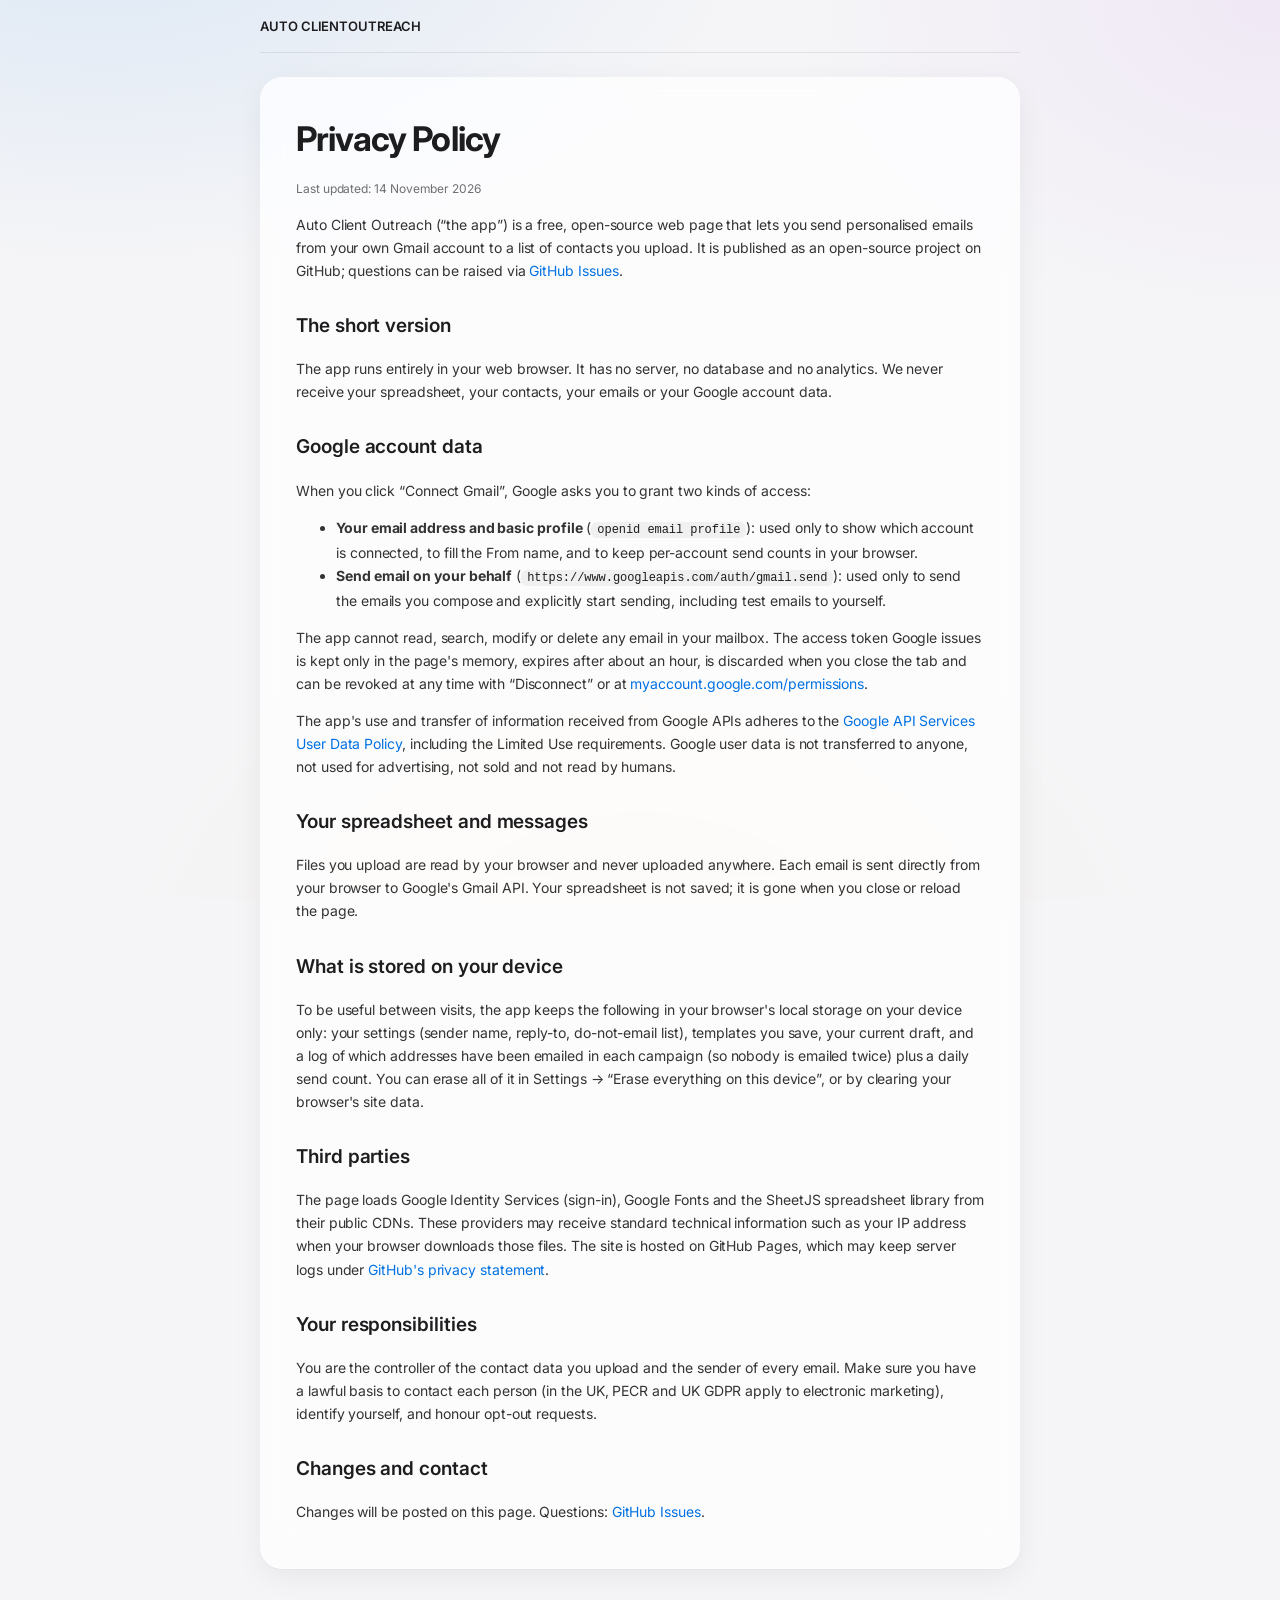
==== commit 3c24537a: "Remove personal studio branding; add neutral designed template" ====
--- a/privacy.html
+++ b/privacy.html
@@ -12,7 +12,7 @@
 <h1>Privacy Policy</h1>
 <p class="tiny">Last updated: 14 November 2026</p>
 
-<p>Auto Client Outreach (“the app”) is a free, open-source web page that lets you send personalised emails from your own Gmail account to a list of contacts you upload. It is operated by The Richmond Studios Ltd, Ashford, Surrey, United Kingdom (contact: <a href="mailto:contact@therichmondstudios.co.uk">contact@therichmondstudios.co.uk</a>).</p>
+<p>Auto Client Outreach (“the app”) is a free, open-source web page that lets you send personalised emails from your own Gmail account to a list of contacts you upload. It is published as an open-source project on GitHub; questions can be raised via <a href="https://github.com/atharvabankarsound/Auto-client-Outreach/issues">GitHub Issues</a>.</p>
 
 <h2>The short version</h2>
 <p>The app runs entirely in your web browser. It has no server, no database and no analytics. We never receive your spreadsheet, your contacts, your emails or your Google account data.</p>
@@ -39,7 +39,7 @@
 <p>You are the controller of the contact data you upload and the sender of every email. Make sure you have a lawful basis to contact each person (in the UK, PECR and UK GDPR apply to electronic marketing), identify yourself, and honour opt-out requests.</p>
 
 <h2>Changes and contact</h2>
-<p>Changes will be posted on this page. Questions: <a href="mailto:contact@therichmondstudios.co.uk">contact@therichmondstudios.co.uk</a>.</p>
+<p>Changes will be posted on this page. Questions: <a href="https://github.com/atharvabankarsound/Auto-client-Outreach/issues">GitHub Issues</a>.</p>
 </article>
 </body>
 </html>
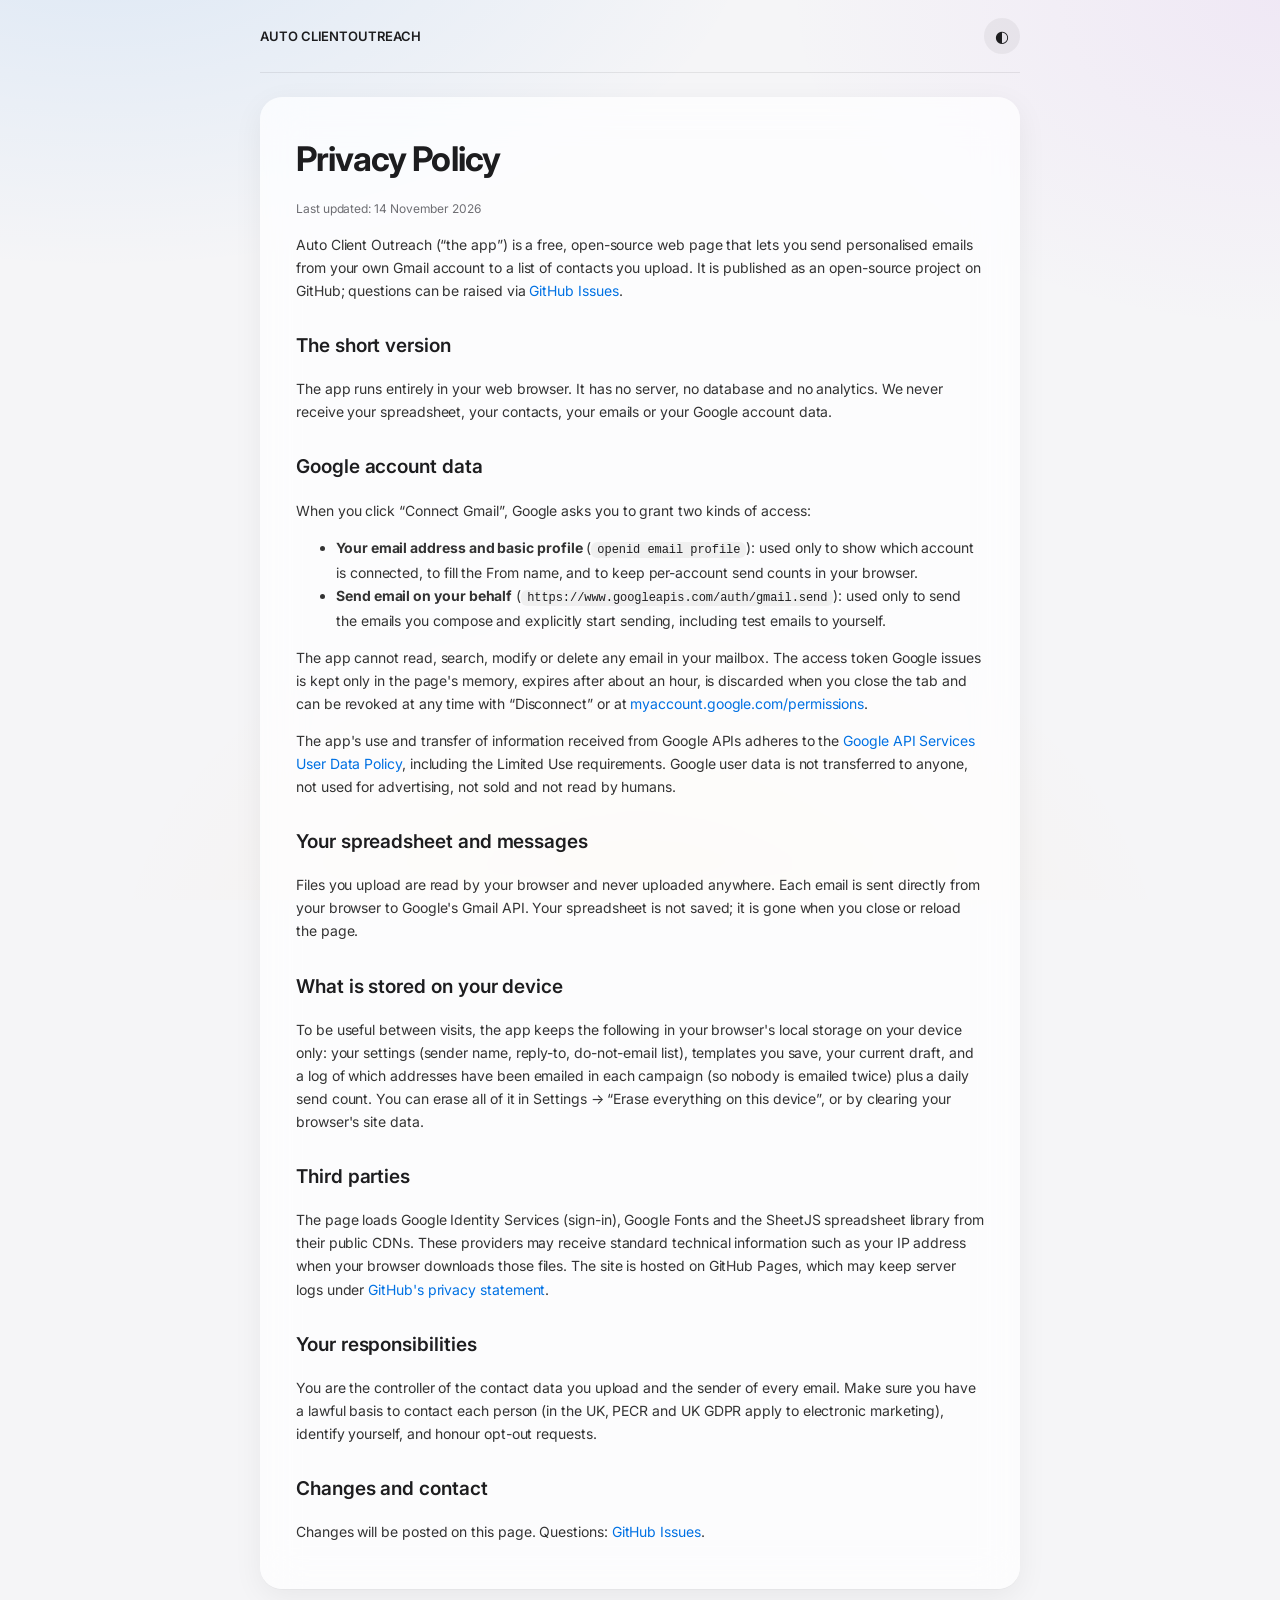
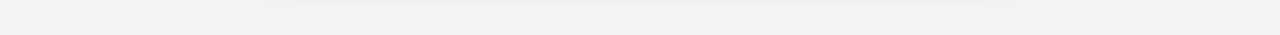
==== commit b198d168: "Light/dark theme toggle; optional company fields no longer block sending" ====
--- a/privacy.html
+++ b/privacy.html
@@ -5,9 +5,10 @@
 <title>Privacy Policy · Auto Client Outreach</title>
 <link href="https://fonts.googleapis.com/css2?family=Inter:wght@400;500;600;700&display=swap" rel="stylesheet">
 <link rel="stylesheet" href="assets/styles.css">
+<script>(function(){try{var t=localStorage.getItem("aco.theme");if(!t)t=matchMedia("(prefers-color-scheme: dark)").matches?"dark":"light";document.documentElement.setAttribute("data-theme",t.replace(/"/g,""));}catch(e){}})();</script>
 </head>
 <body>
-<header class="topbar"><a class="brand" href="./"><span class="bars" aria-hidden="true"><i></i><i></i><i></i><i></i><i></i><i></i></span><span>AUTO CLIENT<br>OUTREACH</span></a></header>
+<header class="topbar"><a class="brand" href="./"><span class="bars" aria-hidden="true"><i></i><i></i><i></i><i></i><i></i><i></i></span><span>AUTO CLIENT<br>OUTREACH</span></a><button class="btn theme-toggle" type="button" id="themeBtn" aria-label="Switch between light and dark theme" title="Light / dark" style="margin-left:auto">◐</button></header>
 <article class="doc">
 <h1>Privacy Policy</h1>
 <p class="tiny">Last updated: 14 November 2026</p>
@@ -41,5 +42,6 @@
 <h2>Changes and contact</h2>
 <p>Changes will be posted on this page. Questions: <a href="https://github.com/atharvabankarsound/Auto-client-Outreach/issues">GitHub Issues</a>.</p>
 </article>
+<script>document.getElementById("themeBtn").onclick=function(){var h=document.documentElement,t=h.getAttribute("data-theme")==="dark"?"light":"dark";h.setAttribute("data-theme",t);try{localStorage.setItem("aco.theme",t)}catch(e){}};</script>
 </body>
 </html>
--- a/assets/styles.css
+++ b/assets/styles.css
@@ -184,3 +184,70 @@
 .doc h1{font-size:34px;color:var(--fg)}
 .doc h2{font-family:var(--display);font-weight:600;font-size:19px;color:var(--fg);margin-top:28px}
 .doc .tiny{color:var(--mute);font-size:12px}
+
+/* guided steps */
+.howto{padding:16px 20px}
+.steps{margin:0;padding-left:0;list-style:none;counter-reset:s;display:grid;gap:10px}
+.steps li{position:relative;padding-left:22px;line-height:1.5;color:var(--mute);font-size:13.5px;counter-increment:s}
+.steps li b{color:var(--fg);font-weight:600}
+.steps li::before{content:"";position:absolute;left:4px;top:9px;width:7px;height:7px;border-radius:50%;background:var(--accent)}
+.step h2{font-family:var(--display);font-size:18px;font-weight:600;letter-spacing:-.015em;margin:2px 0 8px;display:flex;align-items:center;gap:10px}
+.step .num{width:26px;height:26px;border-radius:50%;background:var(--accent);color:#fff;font-size:13px;font-weight:700;display:inline-flex;align-items:center;justify-content:center}
+.twocol{display:grid;grid-template-columns:minmax(0,380px) minmax(0,1fr);gap:16px}
+.describe{display:grid;grid-template-columns:1fr 1fr;gap:0 14px}
+.describe .field.wide{grid-column:1/-1}
+.describe textarea{min-height:60px}
+.advanced{margin-top:8px}
+.advanced>summary{font-size:13px;color:var(--mute);font-weight:500}
+.logodrop{display:flex;flex-direction:column;align-items:center;justify-content:center;gap:8px;text-align:center;min-height:150px;padding:18px;border:1.5px dashed var(--stroke2);border-radius:14px;cursor:pointer;color:var(--mute);font-size:12.5px;line-height:1.5;background:rgba(255,255,255,.5)}
+.logodrop:hover,.logodrop.over{border-color:var(--accent);background:var(--accent-soft)}
+.logodrop strong{color:var(--fg);font-size:14px}
+.logodrop img{max-width:100%;max-height:120px;object-fit:contain}
+.inline-field{flex-direction:row;align-items:center;gap:8px;margin:0 0 0 auto}
+.inline-field>span{white-space:nowrap}
+input[type=color]{width:38px;height:36px;border:1px solid var(--stroke);border-radius:10px;padding:2px;background:#fff;cursor:pointer}
+@media (max-width:860px){.twocol,.describe{grid-template-columns:1fr}.inline-field{margin-left:0}}
+header .steps{max-width:70ch;gap:6px;font-size:14px}
+header .steps li{font-size:14px}
+
+/* dark theme */
+html[data-theme="dark"]{
+  color-scheme:dark;
+  --bg:#0E0E11;
+  --glass:rgba(28,28,32,.72); --glass-strong:rgba(32,32,37,.9);
+  --stroke:rgba(255,255,255,.09); --stroke2:rgba(255,255,255,.18);
+  --fg:#F5F5F7; --mute:#A1A1A6; --soft:#8E8E93;
+  --accent:#0A84FF; --accent-h:#2B95FF; --accent-soft:rgba(10,132,255,.18);
+  --ok:#30D158; --ok-soft:rgba(48,209,88,.16);
+  --bad:#FF453A; --bad-soft:rgba(255,69,58,.16);
+  --warn:#FFB340; --warn-soft:rgba(255,159,10,.16);
+  --field:rgba(0,0,0,.35);
+  --shadow:0 1px 1px rgba(0,0,0,.2),0 10px 36px rgba(0,0,0,.45);
+}
+html[data-theme="dark"] body{background:
+  radial-gradient(1100px 600px at 8% -10%,rgba(10,132,255,.14),transparent 60%),
+  radial-gradient(900px 600px at 100% 0%,rgba(191,90,242,.12),transparent 55%),
+  radial-gradient(900px 700px at 50% 110%,rgba(255,159,10,.07),transparent 60%),
+  var(--bg)}
+html[data-theme="dark"] .bar,html[data-theme="dark"] .list,html[data-theme="dark"] .preview,html[data-theme="dark"] dialog,html[data-theme="dark"] .colpop{border-color:rgba(255,255,255,.07)}
+html[data-theme="dark"] .btn{background:rgba(255,255,255,.08)}
+html[data-theme="dark"] .btn:hover{background:rgba(255,255,255,.14)}
+html[data-theme="dark"] .btn.primary{background:var(--accent);color:#fff}
+html[data-theme="dark"] .btn.primary:hover{background:var(--accent-h)}
+html[data-theme="dark"] code{background:rgba(255,255,255,.08)}
+html[data-theme="dark"] .pill{background:rgba(255,255,255,.08)}
+html[data-theme="dark"] .tabs{background:rgba(255,255,255,.06)}
+html[data-theme="dark"] .tab.active{background:rgba(255,255,255,.12);box-shadow:none}
+html[data-theme="dark"] .row:hover{background:rgba(255,255,255,.05)}
+html[data-theme="dark"] .frame{background:#1C1C1E}
+html[data-theme="dark"] .progress{background:rgba(255,255,255,.08)}
+html[data-theme="dark"] .var-row button{background:rgba(255,255,255,.08)}
+html[data-theme="dark"] .logodrop{background:rgba(255,255,255,.03)}
+html[data-theme="dark"] input[type=color]{background:#222}
+html[data-theme="dark"] select.in{background-image:url("data:image/svg+xml,%3Csvg xmlns='http://www.w3.org/2000/svg' width='10' height='6'%3E%3Cpath d='M1 1l4 4 4-4' fill='none' stroke='%23A1A1A6' stroke-width='1.5' stroke-linecap='round'/%3E%3C/svg%3E")}
+html[data-theme="dark"] .doc{color:#D6D6DB}
+html[data-theme="dark"] .foot a{color:var(--mute)}
+@supports not ((backdrop-filter:blur(1px)) or (-webkit-backdrop-filter:blur(1px))){
+  html[data-theme="dark"] .bar,html[data-theme="dark"] .list,html[data-theme="dark"] .preview,html[data-theme="dark"] dialog,html[data-theme="dark"] .colpop{background:#1C1C1E}
+}
+.theme-toggle{width:36px;height:36px;padding:0;justify-content:center;font-size:16px;line-height:1}
